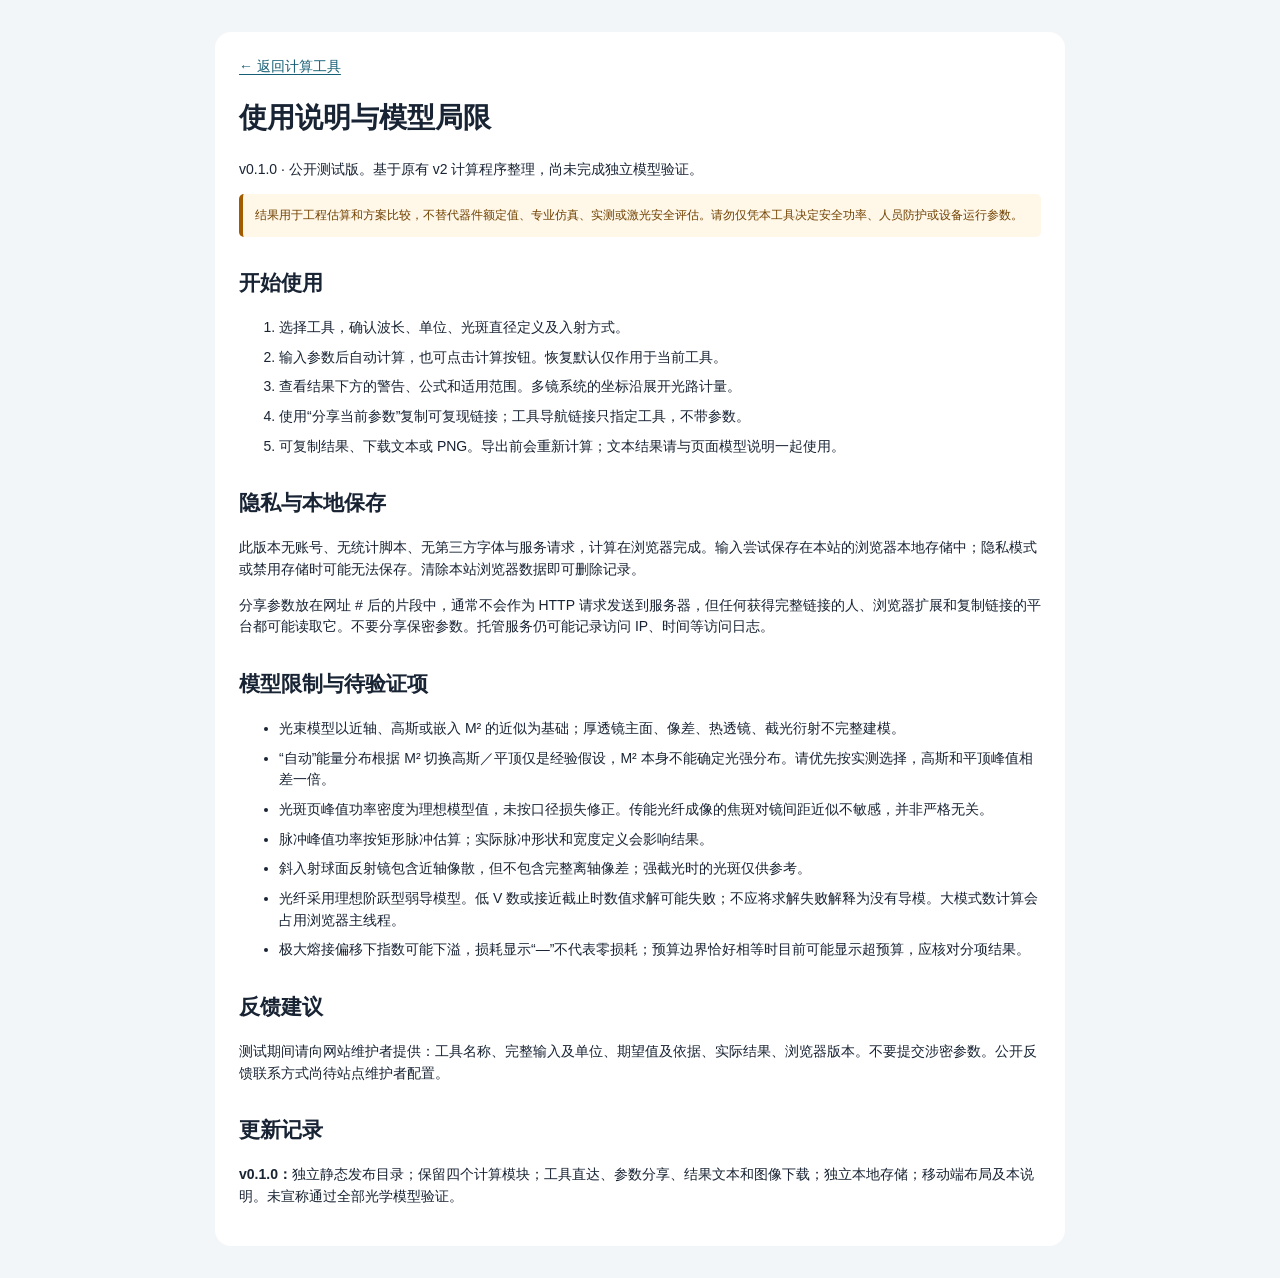
==== guide.html @ bd2a01a8 "Publish optics toolkit public beta v0.1.0" ====
<!doctype html><html lang="zh-CN"><head><meta charset="utf-8"><meta name="viewport" content="width=device-width,initial-scale=1"><title>使用说明与模型局限 · 光学工程工具箱</title><link rel="stylesheet" href="assets/calculator.css"><link rel="stylesheet" href="assets/site.css"></head><body><main class="guide"><a href="index.html">← 返回计算工具</a><h1>使用说明与模型局限</h1><p>v0.1.0 · 公开测试版。基于原有 v2 计算程序整理，尚未完成独立模型验证。</p><div class="notice">结果用于工程估算和方案比较，不替代器件额定值、专业仿真、实测或激光安全评估。请勿仅凭本工具决定安全功率、人员防护或设备运行参数。</div><h2>开始使用</h2><ol><li>选择工具，确认波长、单位、光斑直径定义及入射方式。</li><li>输入参数后自动计算，也可点击计算按钮。恢复默认仅作用于当前工具。</li><li>查看结果下方的警告、公式和适用范围。多镜系统的坐标沿展开光路计量。</li><li>使用“分享当前参数”复制可复现链接；工具导航链接只指定工具，不带参数。</li><li>可复制结果、下载文本或 PNG。导出前会重新计算；文本结果请与页面模型说明一起使用。</li></ol><h2>隐私与本地保存</h2><p>此版本无账号、无统计脚本、无第三方字体与服务请求，计算在浏览器完成。输入尝试保存在本站的浏览器本地存储中；隐私模式或禁用存储时可能无法保存。清除本站浏览器数据即可删除记录。</p><p>分享参数放在网址 # 后的片段中，通常不会作为 HTTP 请求发送到服务器，但任何获得完整链接的人、浏览器扩展和复制链接的平台都可能读取它。不要分享保密参数。托管服务仍可能记录访问 IP、时间等访问日志。</p><h2>模型限制与待验证项</h2><ul><li>光束模型以近轴、高斯或嵌入 M² 的近似为基础；厚透镜主面、像差、热透镜、截光衍射不完整建模。</li><li>“自动”能量分布根据 M² 切换高斯／平顶仅是经验假设，M² 本身不能确定光强分布。请优先按实测选择，高斯和平顶峰值相差一倍。</li><li>光斑页峰值功率密度为理想模型值，未按口径损失修正。传能光纤成像的焦斑对镜间距近似不敏感，并非严格无关。</li><li>脉冲峰值功率按矩形脉冲估算；实际脉冲形状和宽度定义会影响结果。</li><li>斜入射球面反射镜包含近轴像散，但不包含完整离轴像差；强截光时的光斑仅供参考。</li><li>光纤采用理想阶跃型弱导模型。低 V 数或接近截止时数值求解可能失败；不应将求解失败解释为没有导模。大模式数计算会占用浏览器主线程。</li><li>极大熔接偏移下指数可能下溢，损耗显示“—”不代表零损耗；预算边界恰好相等时目前可能显示超预算，应核对分项结果。</li></ul><h2>反馈建议</h2><p>测试期间请向网站维护者提供：工具名称、完整输入及单位、期望值及依据、实际结果、浏览器版本。不要提交涉密参数。公开反馈联系方式尚待站点维护者配置。</p><h2>更新记录</h2><p><strong>v0.1.0：</strong>独立静态发布目录；保留四个计算模块；工具直达、参数分享、结果文本和图像下载；独立本地存储；移动端布局及本说明。未宣称通过全部光学模型验证。</p></main></body></html>
---- assets/calculator.css ----
:root{--bg:#f4f7fb;--panel:#fff;--ink:#182333;--muted:#607086;--line:#dce5ef;--brand:#1769e0;--brand2:#0d4fb5;--good:#14804a;--warn:#a35b00;--bad:#ba3030;--shadow:0 8px 25px #19375d12}*{box-sizing:border-box}body{margin:0;background:var(--bg);color:var(--ink);font:14px/1.55 -apple-system,BlinkMacSystemFont,"Segoe UI","Microsoft YaHei",sans-serif}.app{max-width:1260px;margin:auto;padding:28px 22px 50px}.hero{display:flex;justify-content:space-between;gap:20px;align-items:flex-end;margin-bottom:22px}.eyebrow{color:var(--brand);font-weight:700;letter-spacing:.08em;font-size:12px}.hero h1{margin:5px 0 4px;font-size:30px}.hero p{margin:0;color:var(--muted)}.badge{background:#e7f0ff;color:var(--brand2);padding:7px 11px;border-radius:999px;font-size:12px;white-space:nowrap}.tabs{display:flex;gap:8px;margin-bottom:16px}.tab{border:1px solid var(--line);background:#fff;border-radius:10px;padding:11px 16px;cursor:pointer;font-weight:700;color:var(--muted)}.tab.active{background:var(--brand);border-color:var(--brand);color:#fff}.layout{display:grid;grid-template-columns:390px 1fr;gap:16px}.panel{background:var(--panel);border:1px solid var(--line);border-radius:14px;box-shadow:var(--shadow);padding:19px}.panel h2{font-size:17px;margin:0 0 3px}.panel h3{font-size:13px;margin:20px 0 9px;color:var(--brand2);border-bottom:1px solid var(--line);padding-bottom:6px}.sub{color:var(--muted);font-size:12px;margin:0 0 14px}.field{margin:10px 0}.field label{display:flex;justify-content:space-between;gap:8px;font-size:12px;color:#45576d;margin-bottom:4px}.field label span{color:#8491a1}.inputrow{display:flex;gap:6px}.inputrow input,.inputrow select{width:100%;border:1px solid #cbd7e5;border-radius:7px;padding:9px 9px;background:#fbfdff;color:var(--ink);font-size:14px}.inputrow select{max-width:88px}.inputrow input:focus,.inputrow select:focus{outline:2px solid #bcd4ff;border-color:var(--brand)}button.primary{width:100%;border:0;background:var(--brand);color:#fff;padding:11px;border-radius:8px;font-weight:700;cursor:pointer;margin-top:16px}button.primary:hover{background:var(--brand2)}.resultTop{display:grid;grid-template-columns:repeat(4,1fr);gap:10px;margin:13px 0 18px}.metric{background:#f7faff;border:1px solid #d9e7fb;border-radius:10px;padding:11px}.metric small{display:block;color:var(--muted);font-size:11px}.metric strong{display:block;color:var(--brand2);font-size:20px;margin-top:3px}.metric em{font-style:normal;font-size:11px;color:var(--muted)}.resultbox{border:1px solid var(--line);border-radius:10px;padding:13px;margin-top:12px}.resultbox h3{margin:0 0 8px;border:0;padding:0;color:var(--ink)}.formula{font-family:ui-monospace,SFMono-Regular,Consolas,monospace;background:#f6f8fb;border-radius:7px;padding:10px;color:#33465c;font-size:12px;white-space:pre-wrap}.notice{border-left:4px solid var(--warn);background:#fff8ed;color:#714200;padding:10px 12px;border-radius:5px;margin-top:10px;font-size:12px}.notice.good{border-color:var(--good);background:#effaf4;color:#155c3b}.notice.bad{border-color:var(--bad);background:#fff1f1;color:#7c2020}.chart{width:100%;height:220px;border:1px solid var(--line);border-radius:10px;background:#fcfdff}.legend{display:flex;gap:15px;color:var(--muted);font-size:12px;margin:6px 0}.tablewrap{overflow:auto;margin-top:12px}.modes{width:100%;border-collapse:collapse;font-size:12px;min-width:560px}.modes th,.modes td{padding:7px 8px;border-bottom:1px solid var(--line);text-align:right}.modes th:first-child,.modes td:first-child{text-align:left}.modes th{color:var(--muted);font-weight:600;background:#f7faff}.modes td:nth-child(5){color:var(--brand2);font-weight:700}.dot{display:inline-block;width:9px;height:9px;border-radius:50%;background:var(--brand);margin-right:4px}.dot.orange{background:#e89022}.hidden{display:none}.range{font-size:12px;color:var(--muted);margin-top:5px}.footer{margin-top:18px;color:var(--muted);font-size:12px}.error{color:var(--bad);font-size:12px;margin-top:10px;min-height:18px}@media(max-width:900px){.layout{grid-template-columns:1fr}.resultTop{grid-template-columns:repeat(2,1fr)}.hero{display:block}.badge{display:inline-block;margin-top:12px}}
.chartwrap{position:relative}.fiberchart{display:block;height:320px;cursor:crosshair}.legend{flex-wrap:wrap}.charttip{position:absolute;top:0;left:0;pointer-events:none;background:#fff;border:1px solid var(--line);box-shadow:var(--shadow);border-radius:8px;padding:7px 10px;font-size:12px;line-height:1.55;white-space:nowrap;z-index:2;color:var(--ink)}.charttip .hd{font-weight:700;margin-bottom:2px}.charttip .row{display:flex;gap:8px;justify-content:space-between;color:var(--muted)}.charttip .row.on{color:var(--ink);font-weight:700}.charttip .row i{display:inline-block;width:8px;height:8px;border-radius:50%;margin-right:5px}
.tablewrap{max-height:380px}.modes thead th{position:sticky;top:0}.btnrow{display:flex;flex-wrap:wrap;gap:8px;margin-top:16px}.btnrow button.primary{margin-top:0;flex:1 1 100%}button.secondary{border:1px solid #cbd7e5;background:#fff;color:var(--muted);padding:11px 14px;border-radius:8px;cursor:pointer;font-weight:600}button.secondary:hover{border-color:var(--brand);color:var(--brand2)}.inputrow input[type=checkbox]{width:auto}.inputrow select.wide{max-width:none}.field[hidden]{display:none}.fiberbox{border:1px dashed #cbd7e5;border-radius:10px;padding:2px 12px 6px;margin:10px 0;background:#fbfdff}.fiberbox h4{margin:8px 0 2px;font-size:12px;color:var(--brand2)}.modes.compact{min-width:0}.inputrow .unit{display:flex;align-items:center;justify-content:center;min-width:52px;border:1px solid #e3eaf2;border-radius:7px;background:#f3f6fa;color:var(--muted);font-size:13px}.tab:focus-visible,button:focus-visible{outline:2px solid #bcd4ff;outline-offset:2px}
.tabs{flex-wrap:wrap}.lensbox{border:1px solid #d9e3ef;border-radius:10px;padding:4px 10px 8px;margin:10px 0;background:#fbfdff}.lensbox .lhd{display:flex;justify-content:space-between;align-items:center;margin:6px 0 2px}.lensbox .lhd b{font-size:12px;color:var(--brand2)}.lensbox .lhd button{border:1px solid #e5c9c9;background:#fff;color:var(--bad);border-radius:6px;padding:3px 9px;cursor:pointer;font-size:12px}.lensbox .lhd button:disabled{opacity:.4;cursor:not-allowed}.lensgrid{display:grid;grid-template-columns:1fr 1fr;gap:0 8px}.lensgrid .field{margin:6px 0}.lensgrid .inputrow input,.lensgrid .inputrow select{padding:7px}.lensbox.cv{border-left:4px solid #1769e0}.lensbox.cc{border-left:4px solid #c2408f}button.add{width:100%;border:1px dashed #9fb8d8;background:#f5f9ff;color:var(--brand2);padding:9px;border-radius:8px;cursor:pointer;font-weight:600}button.add:disabled{opacity:.5;cursor:not-allowed}.raychart{display:block;height:380px;cursor:crosshair}.spotrow{display:flex;gap:14px;align-items:flex-start;flex-wrap:wrap}.spotrow canvas{width:240px;height:240px;border:1px solid var(--line);border-radius:10px;background:#05070c;flex:none}.spotrow .spotinfo{flex:1;min-width:220px}.dot.pink{background:#c2408f}.dot.green{background:#14804a}.dot.gray{background:#8a97a8}.modes.lens td:nth-child(5){color:inherit;font-weight:400}.modes.lens td.hl{color:var(--brand2);font-weight:700}
.lensbox.mcc{border-left:4px solid #0f8a8a}.lensbox.mcv{border-left:4px solid #b06a12}.lensgrid .field[hidden]{display:none}.dot.teal{background:#0f8a8a}.dot.brown{background:#b06a12}.dot.purple{background:#7a3fc4}.metric strong.xy{font-size:16px;word-break:break-all}.modes.lens{min-width:900px}
---- assets/site.css ----
:root{--brand:#155e75;--brand2:#164e63;--bg:#f3f6f8}.hero h1{font-size:clamp(24px,4vw,34px);letter-spacing:-.04em}.hero{align-items:center}.badge{background:#dff3ed;color:#17604c}.site-intro{margin:-4px 0 22px;color:var(--muted)}a{color:var(--brand);text-underline-offset:3px}.site-intro a{display:inline-block;margin-left:8px}.tabs{padding:8px;background:#e7edf2;border-radius:14px;gap:6px}.tab{border:0;background:transparent;flex:1}.tab.active{box-shadow:0 3px 8px #164e6320}.site-status{font-size:12px;color:var(--muted);min-height:20px;margin:8px 2px 18px}.site-actions{display:flex;gap:8px;flex-wrap:wrap;margin-top:12px}.site-actions button{flex:1}.panel{min-width:0}.panel>button.secondary,.chartwrap>button.secondary{margin:8px 0;font-size:12px;padding:7px 12px}.skip-link{position:fixed;top:-60px;left:12px;background:white;z-index:10;padding:12px}.skip-link:focus{top:8px}.footer a{font-weight:600}.guide{max-width:850px;margin:32px auto;padding:24px;background:#fff;border-radius:16px}.guide h2{margin-top:30px}.guide li{margin:8px 0}.guide code{background:#edf2f6;padding:2px 5px}.guide .notice{border-left:4px solid #a35b00;padding:12px;background:#fff7e7}@media(max-width:760px){.app{padding:18px 12px 30px}.hero{align-items:flex-start;flex-direction:column;gap:10px}.layout{grid-template-columns:minmax(0,1fr)}.tabs{display:grid;grid-template-columns:1fr 1fr}.tab{padding:10px 6px;font-size:12px}.site-intro a{margin:4px 0}.panel{padding:14px}.charttip{max-width:calc(100vw - 65px);white-space:normal}.guide{margin:12px;padding:18px}.spotrow .spotinfo{min-width:0}.lensgrid{grid-template-columns:minmax(0,1fr) minmax(0,1fr)}.inputrow input{min-width:0}}@media print{.tabs,.site-actions,button,.site-intro,.site-status,.skip-link{display:none!important}.app{max-width:none;padding:0}.layout{display:block}.panel{box-shadow:none;break-inside:avoid}.hidden{display:none!important}}
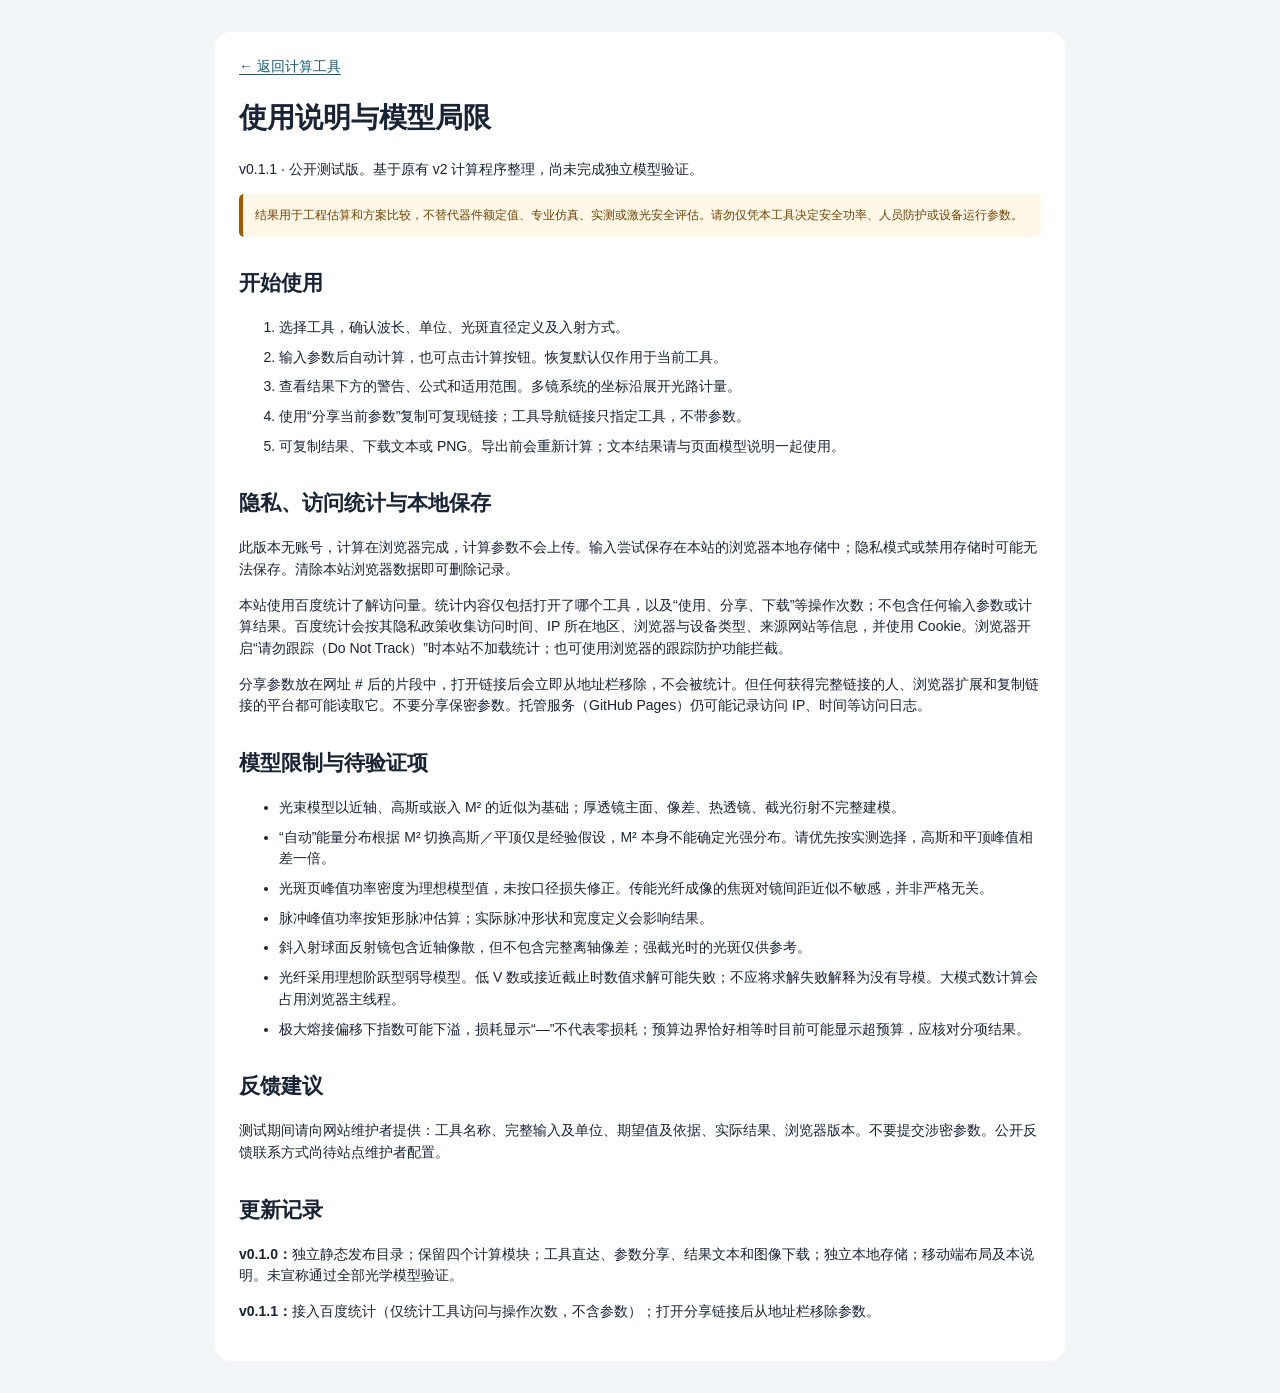
==== commit 95a8490a: "v0.1.1: add Baidu analytics (tool views and actions only), strip share params from URL" ====
--- a/guide.html
+++ b/guide.html
@@ -1 +1 @@
-<!doctype html><html lang="zh-CN"><head><meta charset="utf-8"><meta name="viewport" content="width=device-width,initial-scale=1"><title>使用说明与模型局限 · 光学工程工具箱</title><link rel="stylesheet" href="assets/calculator.css"><link rel="stylesheet" href="assets/site.css"></head><body><main class="guide"><a href="index.html">← 返回计算工具</a><h1>使用说明与模型局限</h1><p>v0.1.0 · 公开测试版。基于原有 v2 计算程序整理，尚未完成独立模型验证。</p><div class="notice">结果用于工程估算和方案比较，不替代器件额定值、专业仿真、实测或激光安全评估。请勿仅凭本工具决定安全功率、人员防护或设备运行参数。</div><h2>开始使用</h2><ol><li>选择工具，确认波长、单位、光斑直径定义及入射方式。</li><li>输入参数后自动计算，也可点击计算按钮。恢复默认仅作用于当前工具。</li><li>查看结果下方的警告、公式和适用范围。多镜系统的坐标沿展开光路计量。</li><li>使用“分享当前参数”复制可复现链接；工具导航链接只指定工具，不带参数。</li><li>可复制结果、下载文本或 PNG。导出前会重新计算；文本结果请与页面模型说明一起使用。</li></ol><h2>隐私与本地保存</h2><p>此版本无账号、无统计脚本、无第三方字体与服务请求，计算在浏览器完成。输入尝试保存在本站的浏览器本地存储中；隐私模式或禁用存储时可能无法保存。清除本站浏览器数据即可删除记录。</p><p>分享参数放在网址 # 后的片段中，通常不会作为 HTTP 请求发送到服务器，但任何获得完整链接的人、浏览器扩展和复制链接的平台都可能读取它。不要分享保密参数。托管服务仍可能记录访问 IP、时间等访问日志。</p><h2>模型限制与待验证项</h2><ul><li>光束模型以近轴、高斯或嵌入 M² 的近似为基础；厚透镜主面、像差、热透镜、截光衍射不完整建模。</li><li>“自动”能量分布根据 M² 切换高斯／平顶仅是经验假设，M² 本身不能确定光强分布。请优先按实测选择，高斯和平顶峰值相差一倍。</li><li>光斑页峰值功率密度为理想模型值，未按口径损失修正。传能光纤成像的焦斑对镜间距近似不敏感，并非严格无关。</li><li>脉冲峰值功率按矩形脉冲估算；实际脉冲形状和宽度定义会影响结果。</li><li>斜入射球面反射镜包含近轴像散，但不包含完整离轴像差；强截光时的光斑仅供参考。</li><li>光纤采用理想阶跃型弱导模型。低 V 数或接近截止时数值求解可能失败；不应将求解失败解释为没有导模。大模式数计算会占用浏览器主线程。</li><li>极大熔接偏移下指数可能下溢，损耗显示“—”不代表零损耗；预算边界恰好相等时目前可能显示超预算，应核对分项结果。</li></ul><h2>反馈建议</h2><p>测试期间请向网站维护者提供：工具名称、完整输入及单位、期望值及依据、实际结果、浏览器版本。不要提交涉密参数。公开反馈联系方式尚待站点维护者配置。</p><h2>更新记录</h2><p><strong>v0.1.0：</strong>独立静态发布目录；保留四个计算模块；工具直达、参数分享、结果文本和图像下载；独立本地存储；移动端布局及本说明。未宣称通过全部光学模型验证。</p></main></body></html>
+<!doctype html><html lang="zh-CN"><head><meta charset="utf-8"><meta name="viewport" content="width=device-width,initial-scale=1"><title>使用说明与模型局限 · 光学工程工具箱</title><link rel="stylesheet" href="assets/calculator.css"><link rel="stylesheet" href="assets/site.css"></head><body><main class="guide"><a href="index.html">← 返回计算工具</a><h1>使用说明与模型局限</h1><p>v0.1.1 · 公开测试版。基于原有 v2 计算程序整理，尚未完成独立模型验证。</p><div class="notice">结果用于工程估算和方案比较，不替代器件额定值、专业仿真、实测或激光安全评估。请勿仅凭本工具决定安全功率、人员防护或设备运行参数。</div><h2>开始使用</h2><ol><li>选择工具，确认波长、单位、光斑直径定义及入射方式。</li><li>输入参数后自动计算，也可点击计算按钮。恢复默认仅作用于当前工具。</li><li>查看结果下方的警告、公式和适用范围。多镜系统的坐标沿展开光路计量。</li><li>使用“分享当前参数”复制可复现链接；工具导航链接只指定工具，不带参数。</li><li>可复制结果、下载文本或 PNG。导出前会重新计算；文本结果请与页面模型说明一起使用。</li></ol><h2>隐私、访问统计与本地保存</h2><p>此版本无账号，计算在浏览器完成，计算参数不会上传。输入尝试保存在本站的浏览器本地存储中；隐私模式或禁用存储时可能无法保存。清除本站浏览器数据即可删除记录。</p><p>本站使用百度统计了解访问量。统计内容仅包括打开了哪个工具，以及“使用、分享、下载”等操作次数；不包含任何输入参数或计算结果。百度统计会按其隐私政策收集访问时间、IP 所在地区、浏览器与设备类型、来源网站等信息，并使用 Cookie。浏览器开启“请勿跟踪（Do Not Track）”时本站不加载统计；也可使用浏览器的跟踪防护功能拦截。</p><p>分享参数放在网址 # 后的片段中，打开链接后会立即从地址栏移除，不会被统计。但任何获得完整链接的人、浏览器扩展和复制链接的平台都可能读取它。不要分享保密参数。托管服务（GitHub Pages）仍可能记录访问 IP、时间等访问日志。</p><h2>模型限制与待验证项</h2><ul><li>光束模型以近轴、高斯或嵌入 M² 的近似为基础；厚透镜主面、像差、热透镜、截光衍射不完整建模。</li><li>“自动”能量分布根据 M² 切换高斯／平顶仅是经验假设，M² 本身不能确定光强分布。请优先按实测选择，高斯和平顶峰值相差一倍。</li><li>光斑页峰值功率密度为理想模型值，未按口径损失修正。传能光纤成像的焦斑对镜间距近似不敏感，并非严格无关。</li><li>脉冲峰值功率按矩形脉冲估算；实际脉冲形状和宽度定义会影响结果。</li><li>斜入射球面反射镜包含近轴像散，但不包含完整离轴像差；强截光时的光斑仅供参考。</li><li>光纤采用理想阶跃型弱导模型。低 V 数或接近截止时数值求解可能失败；不应将求解失败解释为没有导模。大模式数计算会占用浏览器主线程。</li><li>极大熔接偏移下指数可能下溢，损耗显示“—”不代表零损耗；预算边界恰好相等时目前可能显示超预算，应核对分项结果。</li></ul><h2>反馈建议</h2><p>测试期间请向网站维护者提供：工具名称、完整输入及单位、期望值及依据、实际结果、浏览器版本。不要提交涉密参数。公开反馈联系方式尚待站点维护者配置。</p><h2>更新记录</h2><p><strong>v0.1.0：</strong>独立静态发布目录；保留四个计算模块；工具直达、参数分享、结果文本和图像下载；独立本地存储；移动端布局及本说明。未宣称通过全部光学模型验证。</p><p><strong>v0.1.1：</strong>接入百度统计（仅统计工具访问与操作次数，不含参数）；打开分享链接后从地址栏移除参数。</p></main><script src="assets/analytics.js"></script></body></html>
